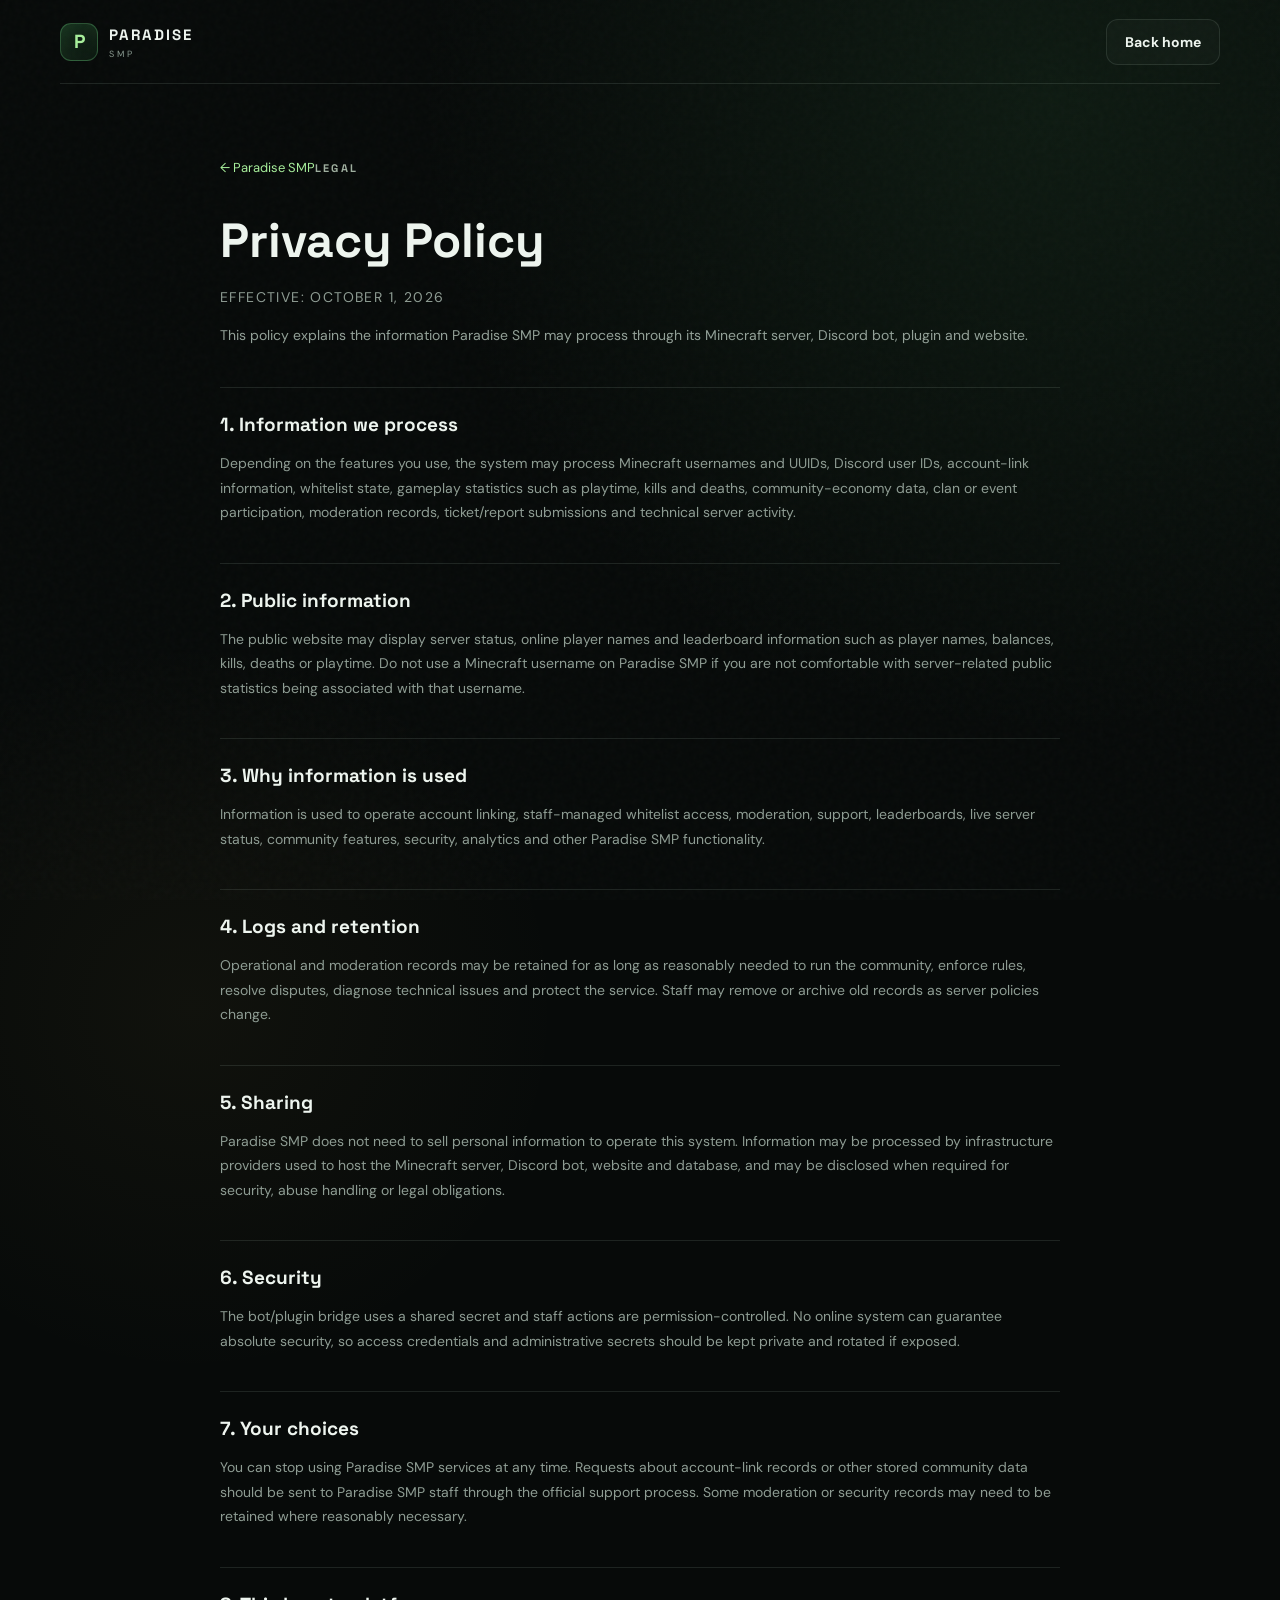
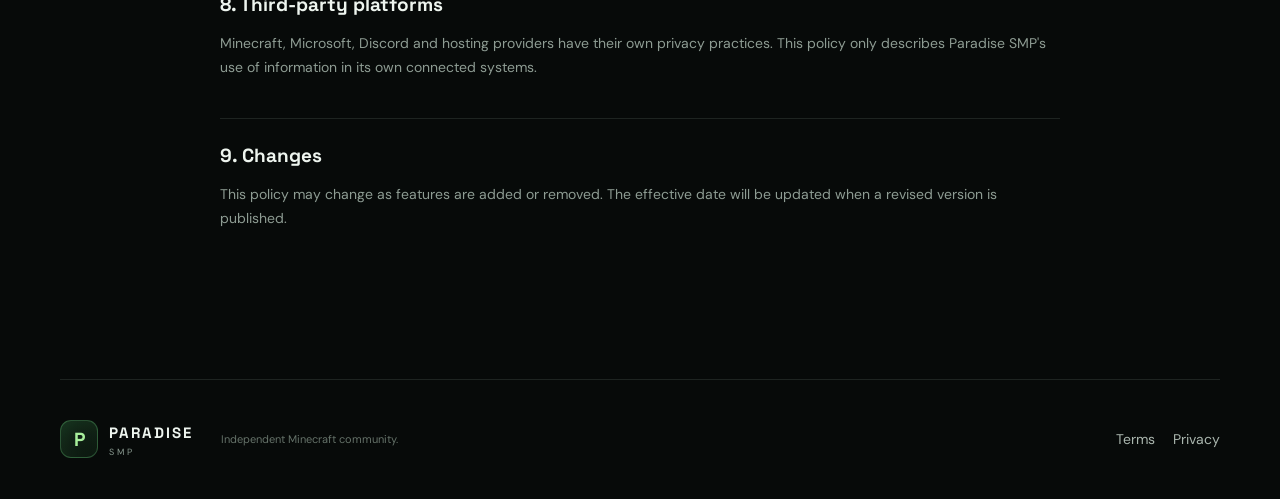
==== privacy.html @ 5dfa7000 "Add files via upload" ====
<!doctype html><html lang="en"><head><meta charset="utf-8"><meta name="viewport" content="width=device-width,initial-scale=1"><meta name="theme-color" content="#070b0a"><title>Privacy — Paradise SMP</title><link rel="preconnect" href="https://fonts.googleapis.com"><link rel="preconnect" href="https://fonts.gstatic.com" crossorigin><link href="https://fonts.googleapis.com/css2?family=DM+Sans:wght@400;500;600;700&family=Space+Grotesk:wght@500;600;700&display=swap" rel="stylesheet"><link rel="stylesheet" href="styles.css"></head><body><div class="grain"></div><header class="site-header"><a class="brand" href="index.html"><span class="brand-mark">P</span><span><strong>PARADISE</strong><small>SMP</small></span></a><a class="btn btn-ghost" href="index.html">Back home</a></header><main class="shell legal-page"><article class="legal-card"><a class="legal-back" href="index.html">← Paradise SMP</a><span class="kicker">LEGAL</span><h1>Privacy Policy</h1><p class="legal-date">Effective: October 1, 2026</p><p class="lead">This policy explains the information Paradise SMP may process through its Minecraft server, Discord bot, plugin and website.</p><section><h2>1. Information we process</h2><p>Depending on the features you use, the system may process Minecraft usernames and UUIDs, Discord user IDs, account-link information, whitelist state, gameplay statistics such as playtime, kills and deaths, community-economy data, clan or event participation, moderation records, ticket/report submissions and technical server activity.</p></section><section><h2>2. Public information</h2><p>The public website may display server status, online player names and leaderboard information such as player names, balances, kills, deaths or playtime. Do not use a Minecraft username on Paradise SMP if you are not comfortable with server-related public statistics being associated with that username.</p></section><section><h2>3. Why information is used</h2><p>Information is used to operate account linking, staff-managed whitelist access, moderation, support, leaderboards, live server status, community features, security, analytics and other Paradise SMP functionality.</p></section><section><h2>4. Logs and retention</h2><p>Operational and moderation records may be retained for as long as reasonably needed to run the community, enforce rules, resolve disputes, diagnose technical issues and protect the service. Staff may remove or archive old records as server policies change.</p></section><section><h2>5. Sharing</h2><p>Paradise SMP does not need to sell personal information to operate this system. Information may be processed by infrastructure providers used to host the Minecraft server, Discord bot, website and database, and may be disclosed when required for security, abuse handling or legal obligations.</p></section><section><h2>6. Security</h2><p>The bot/plugin bridge uses a shared secret and staff actions are permission-controlled. No online system can guarantee absolute security, so access credentials and administrative secrets should be kept private and rotated if exposed.</p></section><section><h2>7. Your choices</h2><p>You can stop using Paradise SMP services at any time. Requests about account-link records or other stored community data should be sent to Paradise SMP staff through the official support process. Some moderation or security records may need to be retained where reasonably necessary.</p></section><section><h2>8. Third-party platforms</h2><p>Minecraft, Microsoft, Discord and hosting providers have their own privacy practices. This policy only describes Paradise SMP's use of information in its own connected systems.</p></section><section><h2>9. Changes</h2><p>This policy may change as features are added or removed. The effective date will be updated when a revised version is published.</p></section></article></main><footer class="footer shell"><div class="brand footer-brand"><span class="brand-mark">P</span><span><strong>PARADISE</strong><small>SMP</small></span></div><p>Independent Minecraft community.</p><div class="footer-links"><a href="terms.html">Terms</a><a href="privacy.html">Privacy</a></div></footer></body></html>
---- styles.css ----
:root{--bg:#070a09;--panel:#0d1210;--panel2:#111813;--line:rgba(219,244,226,.11);--text:#eef5ef;--muted:#8b9b91;--green:#5ee07d;--green2:#a7ef9b;--gold:#e6c572;--danger:#ff736e;--radius:18px;--shadow:0 24px 70px rgba(0,0,0,.35)}*{box-sizing:border-box}html{scroll-behavior:smooth}body{margin:0;background:radial-gradient(circle at 82% 5%,rgba(65,145,82,.12),transparent 28%),radial-gradient(circle at 15% 48%,rgba(198,168,84,.05),transparent 24%),var(--bg);color:var(--text);font-family:"DM Sans",system-ui,sans-serif;min-height:100vh}.grain{position:fixed;inset:0;pointer-events:none;opacity:.035;background-image:url("data:image/svg+xml,%3Csvg viewBox='0 0 180 180' xmlns='http://www.w3.org/2000/svg'%3E%3Cfilter id='n'%3E%3CfeTurbulence type='fractalNoise' baseFrequency='.9' numOctaves='3' stitchTiles='stitch'/%3E%3C/filter%3E%3Crect width='100%25' height='100%25' filter='url(%23n)' opacity='.7'/%3E%3C/svg%3E");z-index:100}.shell{width:min(1160px,calc(100% - 40px));margin-inline:auto}.site-header{width:min(1160px,calc(100% - 40px));height:84px;margin:auto;display:flex;align-items:center;justify-content:space-between;gap:28px;border-bottom:1px solid var(--line);position:relative;z-index:10}.brand{display:flex;align-items:center;gap:11px;text-decoration:none;color:var(--text);min-width:max-content}.brand-mark{width:38px;height:38px;border:1px solid rgba(121,235,143,.28);background:linear-gradient(145deg,rgba(94,224,125,.17),rgba(94,224,125,.03));display:grid;place-items:center;border-radius:11px;color:var(--green2);font:700 19px "Space Grotesk";box-shadow:inset 0 0 20px rgba(94,224,125,.06)}.brand>span:last-child{display:grid;line-height:.9}.brand strong{font:700 15px "Space Grotesk";letter-spacing:.13em}.brand small{font-size:9px;color:var(--muted);letter-spacing:.36em;margin-top:6px}.nav{display:flex;gap:28px}.nav a,.footer a,.footer button{color:#aab6ae;text-decoration:none;font-size:14px;transition:.2s}.nav a:hover,.footer a:hover,.footer button:hover{color:var(--text)}.ip-chip{appearance:none;border:1px solid var(--line);background:rgba(255,255,255,.025);color:var(--text);border-radius:12px;padding:10px 12px;display:flex;align-items:center;gap:9px;cursor:pointer;font:600 12px "DM Sans"}.copy-label{color:var(--muted);font-weight:500;border-left:1px solid var(--line);padding-left:9px}.status-dot{width:8px;height:8px;border-radius:99px;background:#5a625d;box-shadow:0 0 0 4px rgba(255,255,255,.025)}.status-dot.online,[data-hero-status-dot].online{background:var(--green);box-shadow:0 0 14px rgba(94,224,125,.62)}.hero{min-height:650px;display:grid;grid-template-columns:1.02fr .98fr;align-items:center;gap:72px;padding-block:78px 54px}.eyebrow,.kicker{font:700 11px "Space Grotesk";letter-spacing:.2em;color:#9faf9f;text-transform:uppercase}.eyebrow{display:flex;align-items:center;gap:10px}.eyebrow span{width:28px;height:1px;background:var(--gold)}h1,h2,h3{font-family:"Space Grotesk",sans-serif;margin:0}.hero h1{font-size:clamp(52px,6.3vw,86px);line-height:.97;letter-spacing:-.055em;max-width:720px;margin:20px 0 24px}.hero h1 em{font-style:normal;color:var(--green2)}.hero-copy>p{color:#a0aca4;font-size:17px;line-height:1.72;max-width:620px;margin:0}.hero-actions{display:flex;gap:12px;margin-top:32px}.btn{border:1px solid var(--line);border-radius:12px;padding:13px 18px;font:700 14px "DM Sans";text-decoration:none;cursor:pointer;transition:transform .22s,border-color .22s,background .22s;color:var(--text)}.btn:hover{transform:translateY(-2px)}.btn-primary{background:var(--green);color:#071008;border-color:transparent}.btn-primary:hover{background:#73e98e}.btn-ghost{background:rgba(255,255,255,.025)}.hero-meta{display:flex;gap:32px;margin-top:48px;padding-top:22px;border-top:1px solid var(--line)}.hero-meta>div{display:grid;gap:5px}.meta-label{font-size:11px;color:#718078;text-transform:uppercase;letter-spacing:.12em}.hero-meta strong{font-size:13px}.hero-card-wrap{display:flex;justify-content:flex-end}.island-card{width:min(460px,100%);aspect-ratio:.93;position:relative;overflow:hidden;border-radius:26px;border:1px solid rgba(143,180,150,.15);background:linear-gradient(180deg,#101b15 0%,#0a100d 63%,#070908 100%);box-shadow:var(--shadow),inset 0 0 80px rgba(80,187,101,.035)}.island-card:after{content:"";position:absolute;inset:0;background:linear-gradient(180deg,transparent 50%,rgba(5,8,6,.7));pointer-events:none}.moon{position:absolute;width:180px;height:180px;border-radius:50%;background:radial-gradient(circle at 36% 32%,#bdf7b4,#6ea879 45%,rgba(75,112,81,.05) 70%);right:34px;top:36px;opacity:.62;box-shadow:0 0 80px rgba(99,200,116,.15)}.mountain{position:absolute;background:#14271a;transform:rotate(45deg);border-radius:5px}.m1{width:300px;height:300px;left:-60px;bottom:45px}.m2{width:230px;height:230px;right:-48px;bottom:25px;background:#0e1b13}.ground{position:absolute;width:540px;height:155px;background:linear-gradient(#1c3b23,#101c14);bottom:-75px;left:-30px;transform:rotate(-4deg);box-shadow:0 -10px 60px rgba(77,180,93,.08)}.block-tree{position:absolute;bottom:108px;z-index:2}.block-tree i{display:block;width:16px;height:90px;background:#4c3525;margin:auto}.block-tree b{display:block;width:88px;height:88px;background:#264b2d;position:absolute;bottom:63px;left:50%;transform:translateX(-50%);box-shadow:25px 18px 0 #1b3a23,-26px 16px 0 #2d5734}.tree-a{left:103px}.tree-b{right:83px;transform:scale(.72);bottom:95px}.floating-badge{position:absolute;z-index:4;top:22px;left:22px;border:1px solid rgba(255,255,255,.1);background:rgba(8,13,10,.72);backdrop-filter:blur(12px);border-radius:13px;padding:11px 13px;display:grid;grid-template-columns:10px auto;column-gap:9px;align-items:center}.floating-badge>span{width:8px;height:8px;border-radius:50%;background:#68716b;grid-row:1/3}.floating-badge b{font-size:12px}.floating-badge small{color:var(--muted);font-size:10px}.island-title{position:absolute;z-index:4;left:25px;bottom:22px;display:grid}.island-title span{font:700 clamp(28px,4vw,48px) "Space Grotesk";letter-spacing:.07em}.island-title b{font:600 12px "Space Grotesk";letter-spacing:.5em;color:var(--gold);margin-left:3px}.panel{background:linear-gradient(150deg,rgba(18,27,21,.94),rgba(10,14,12,.96));border:1px solid var(--line);border-radius:var(--radius);box-shadow:0 20px 50px rgba(0,0,0,.15)}.live-grid{display:grid;grid-template-columns:1.2fr .8fr;gap:18px}.status-panel,.online-panel,.activity-panel{padding:26px}.panel-head,.section-heading{display:flex;align-items:flex-start;justify-content:space-between;gap:24px}.panel-head h2{font-size:24px;margin-top:6px}.pill{font-size:11px;font-weight:700;text-transform:uppercase;letter-spacing:.08em;padding:7px 9px;border:1px solid var(--line);border-radius:99px;color:var(--muted)}.pill.online{color:#9df0ac;border-color:rgba(94,224,125,.22);background:rgba(94,224,125,.06)}.pill.offline{color:#ff9995;border-color:rgba(255,115,110,.2);background:rgba(255,115,110,.05)}.status-main{margin-top:38px}.big-number{display:flex;align-items:end;gap:9px}.big-number strong{font:700 54px "Space Grotesk";letter-spacing:-.05em}.big-number span{color:var(--muted);padding-bottom:9px}.capacity{height:6px;background:#1a211d;border-radius:10px;overflow:hidden;margin:15px 0 29px}.capacity-fill{height:100%;width:0;background:linear-gradient(90deg,var(--green),var(--green2));transition:width .5s ease}.status-stats{display:grid;grid-template-columns:repeat(4,1fr);gap:12px}.status-stats div{border-top:1px solid var(--line);padding-top:14px;display:grid;gap:5px}.status-stats span{font-size:11px;color:#718078;text-transform:uppercase;letter-spacing:.1em}.status-stats strong{font-size:13px;white-space:nowrap;overflow:hidden;text-overflow:ellipsis}.muted{color:var(--muted);font-size:12px}.online-list{display:flex;flex-wrap:wrap;gap:9px;margin-top:30px;align-content:flex-start}.player-chip{display:flex;align-items:center;gap:8px;padding:9px 11px;background:rgba(255,255,255,.025);border:1px solid var(--line);border-radius:10px;font-size:12px}.player-face{width:25px;height:25px;border-radius:7px;display:grid;place-items:center;background:linear-gradient(145deg,#315239,#1d3022);color:#c7f5cf;font:700 10px "Space Grotesk"}.empty-state,.board-loading{color:#67746c;font-size:13px;padding:18px 0}.section-space{padding-top:110px}.section-heading{margin-bottom:26px}.section-heading h2{font-size:34px;margin-top:8px;letter-spacing:-.03em}.section-heading p{color:var(--muted);font-size:14px;max-width:390px;line-height:1.6;margin:0}.leaderboard-wrap{overflow:hidden}.tabs{display:flex;gap:2px;padding:8px;border-bottom:1px solid var(--line);overflow:auto}.tab{appearance:none;border:0;background:transparent;color:#77847c;padding:10px 14px;border-radius:9px;font:600 12px "DM Sans";cursor:pointer;white-space:nowrap}.tab.active{background:#172019;color:var(--text)}.board-head,.board-row{display:grid;grid-template-columns:58px 1fr 160px;align-items:center}.board-head{padding:13px 22px;color:#65726a;text-transform:uppercase;letter-spacing:.12em;font-size:10px;border-bottom:1px solid var(--line)}.board-row{padding:14px 22px;border-bottom:1px solid rgba(255,255,255,.045);transition:background .18s}.board-row:last-child{border-bottom:0}.board-row:hover{background:rgba(255,255,255,.02)}.rank{font:600 13px "Space Grotesk";color:#728078}.rank.top{color:var(--gold)}.board-player{display:flex;align-items:center;gap:12px;font-weight:600;font-size:13px}.board-value{text-align:right;font:700 13px "Space Grotesk"}.players-grid{display:grid;grid-template-columns:repeat(4,1fr);gap:12px}.player-card{padding:18px;border:1px solid var(--line);border-radius:15px;background:rgba(255,255,255,.018);display:grid;gap:15px;transition:transform .22s,border-color .22s}.player-card:hover{transform:translateY(-3px);border-color:rgba(121,235,143,.18)}.player-card-top{display:flex;align-items:center;justify-content:space-between;gap:10px}.player-id{display:flex;align-items:center;gap:10px;min-width:0}.player-id .player-face{width:34px;height:34px}.player-id b{font:700 13px "Space Grotesk";white-space:nowrap;overflow:hidden;text-overflow:ellipsis}.online-badge{width:8px;height:8px;border-radius:50%;background:#555f59}.online-badge.on{background:var(--green);box-shadow:0 0 12px rgba(94,224,125,.5)}.player-mini-stats{display:grid;grid-template-columns:repeat(3,1fr);gap:6px}.player-mini-stats div{display:grid;gap:3px;padding-top:10px;border-top:1px solid var(--line)}.player-mini-stats span{font-size:9px;color:#68756d;text-transform:uppercase;letter-spacing:.08em}.player-mini-stats strong{font-size:11px}.player-last{font-size:10px;color:#667269}
.feature-grid{display:grid;grid-template-columns:repeat(3,1fr);gap:14px}.feature-card{padding:25px;border:1px solid var(--line);border-radius:16px;background:rgba(255,255,255,.018);min-height:210px;transition:transform .24s,border-color .24s}.feature-card:hover{transform:translateY(-4px);border-color:rgba(121,235,143,.2)}.feature-icon{display:grid;place-items:center;width:34px;height:34px;border-radius:9px;background:rgba(94,224,125,.08);border:1px solid rgba(94,224,125,.12);font:700 10px "Space Grotesk";color:var(--green2)}.feature-card h3{font-size:18px;margin:26px 0 9px}.feature-card p{color:#839188;line-height:1.65;font-size:13px;margin:0}.activity-grid{display:grid;grid-template-columns:1fr .82fr;gap:18px;padding-bottom:100px}.activity-list{display:grid;margin-top:22px}.activity-item{display:grid;grid-template-columns:34px 1fr auto;gap:12px;align-items:center;padding:12px 0;border-bottom:1px solid rgba(255,255,255,.045)}.activity-item:last-child{border-bottom:0}.activity-icon{width:30px;height:30px;border-radius:9px;display:grid;place-items:center;background:#151e18;font-size:12px}.activity-text{font-size:12px}.activity-text b{font-weight:700}.activity-time{font-size:10px;color:#637168}.join-card{border-radius:var(--radius);padding:36px;background:linear-gradient(145deg,#18351f,#0c1510 65%);border:1px solid rgba(120,220,137,.15);position:relative;overflow:hidden}.join-card:after{content:"P";position:absolute;right:-9px;bottom:-62px;font:700 220px "Space Grotesk";color:rgba(255,255,255,.025);pointer-events:none}.join-card h2{font-size:38px;margin:10px 0 12px}.join-card>p{color:#9eafa3;line-height:1.6;font-size:14px;max-width:420px}.join-ip{display:flex;justify-content:space-between;align-items:center;margin-top:30px;border:1px solid rgba(255,255,255,.12);background:rgba(0,0,0,.2);border-radius:12px;padding:6px 6px 6px 15px;position:relative;z-index:2}.join-ip span{font:700 13px "Space Grotesk"}.join-ip button{appearance:none;border:0;background:var(--green);color:#071008;border-radius:8px;padding:9px 13px;font-weight:800;cursor:pointer}.join-notes{display:flex;flex-wrap:wrap;gap:8px 14px;margin-top:20px;color:#8fa298;font-size:11px;position:relative;z-index:2}.footer{border-top:1px solid var(--line);min-height:120px;display:grid;grid-template-columns:auto 1fr auto;align-items:center;gap:28px}.footer p{color:#657269;font-size:11px;max-width:540px;line-height:1.6}.footer-links{display:flex;gap:18px;align-items:center}.footer button{background:none;border:0;cursor:pointer;padding:0}.toast{position:fixed;left:50%;bottom:25px;transform:translate(-50%,20px);opacity:0;pointer-events:none;background:#e9f7ec;color:#102014;padding:10px 14px;border-radius:10px;font-size:12px;font-weight:700;z-index:200;transition:.25s}.toast.show{opacity:1;transform:translate(-50%,0)}.legal-page{padding:72px 0 110px}.legal-card{max-width:840px;margin:auto}.legal-card h1{font-size:48px;margin:14px 0 12px}.legal-card>.lead{color:#93a198;line-height:1.7;margin-bottom:40px}.legal-card section{padding:24px 0;border-top:1px solid var(--line)}.legal-card h2{font-size:19px;margin-bottom:10px}.legal-card p,.legal-card li{color:#8e9c93;font-size:14px;line-height:1.75}.legal-card ul{padding-left:20px}.legal-back{display:inline-flex;color:var(--green2);text-decoration:none;font-size:13px;margin-bottom:20px}.legal-date{font-size:11px;color:#657269;text-transform:uppercase;letter-spacing:.1em}
@media(max-width:900px){.nav{display:none}.players-grid{grid-template-columns:repeat(2,1fr)}.hero{grid-template-columns:1fr;padding-top:60px}.hero-card-wrap{justify-content:flex-start}.island-card{max-width:540px}.live-grid,.activity-grid{grid-template-columns:1fr}.feature-grid{grid-template-columns:repeat(2,1fr)}.footer{grid-template-columns:1fr;padding:28px 0}.footer p{margin:0}.hero-meta{flex-wrap:wrap}.status-stats{grid-template-columns:repeat(2,1fr)}}
@media(max-width:600px){.players-grid{grid-template-columns:1fr}.shell,.site-header{width:min(100% - 24px,1160px)}.site-header{height:72px}.ip-chip .copy-label{display:none}.hero{padding-top:48px;gap:42px}.hero h1{font-size:48px}.hero-actions{flex-direction:column;align-items:stretch}.btn{text-align:center}.hero-meta{gap:20px}.island-card{border-radius:18px}.live-grid{gap:12px}.status-panel,.online-panel,.activity-panel{padding:20px}.status-stats{grid-template-columns:1fr 1fr}.section-space{padding-top:78px}.section-heading{display:block}.section-heading p{margin-top:10px}.section-heading h2{font-size:29px}.feature-grid{grid-template-columns:1fr}.feature-card{min-height:0}.board-head,.board-row{grid-template-columns:40px 1fr 105px;padding-left:14px;padding-right:14px}.join-card{padding:27px}.footer-links{flex-wrap:wrap}.legal-card h1{font-size:38px}}
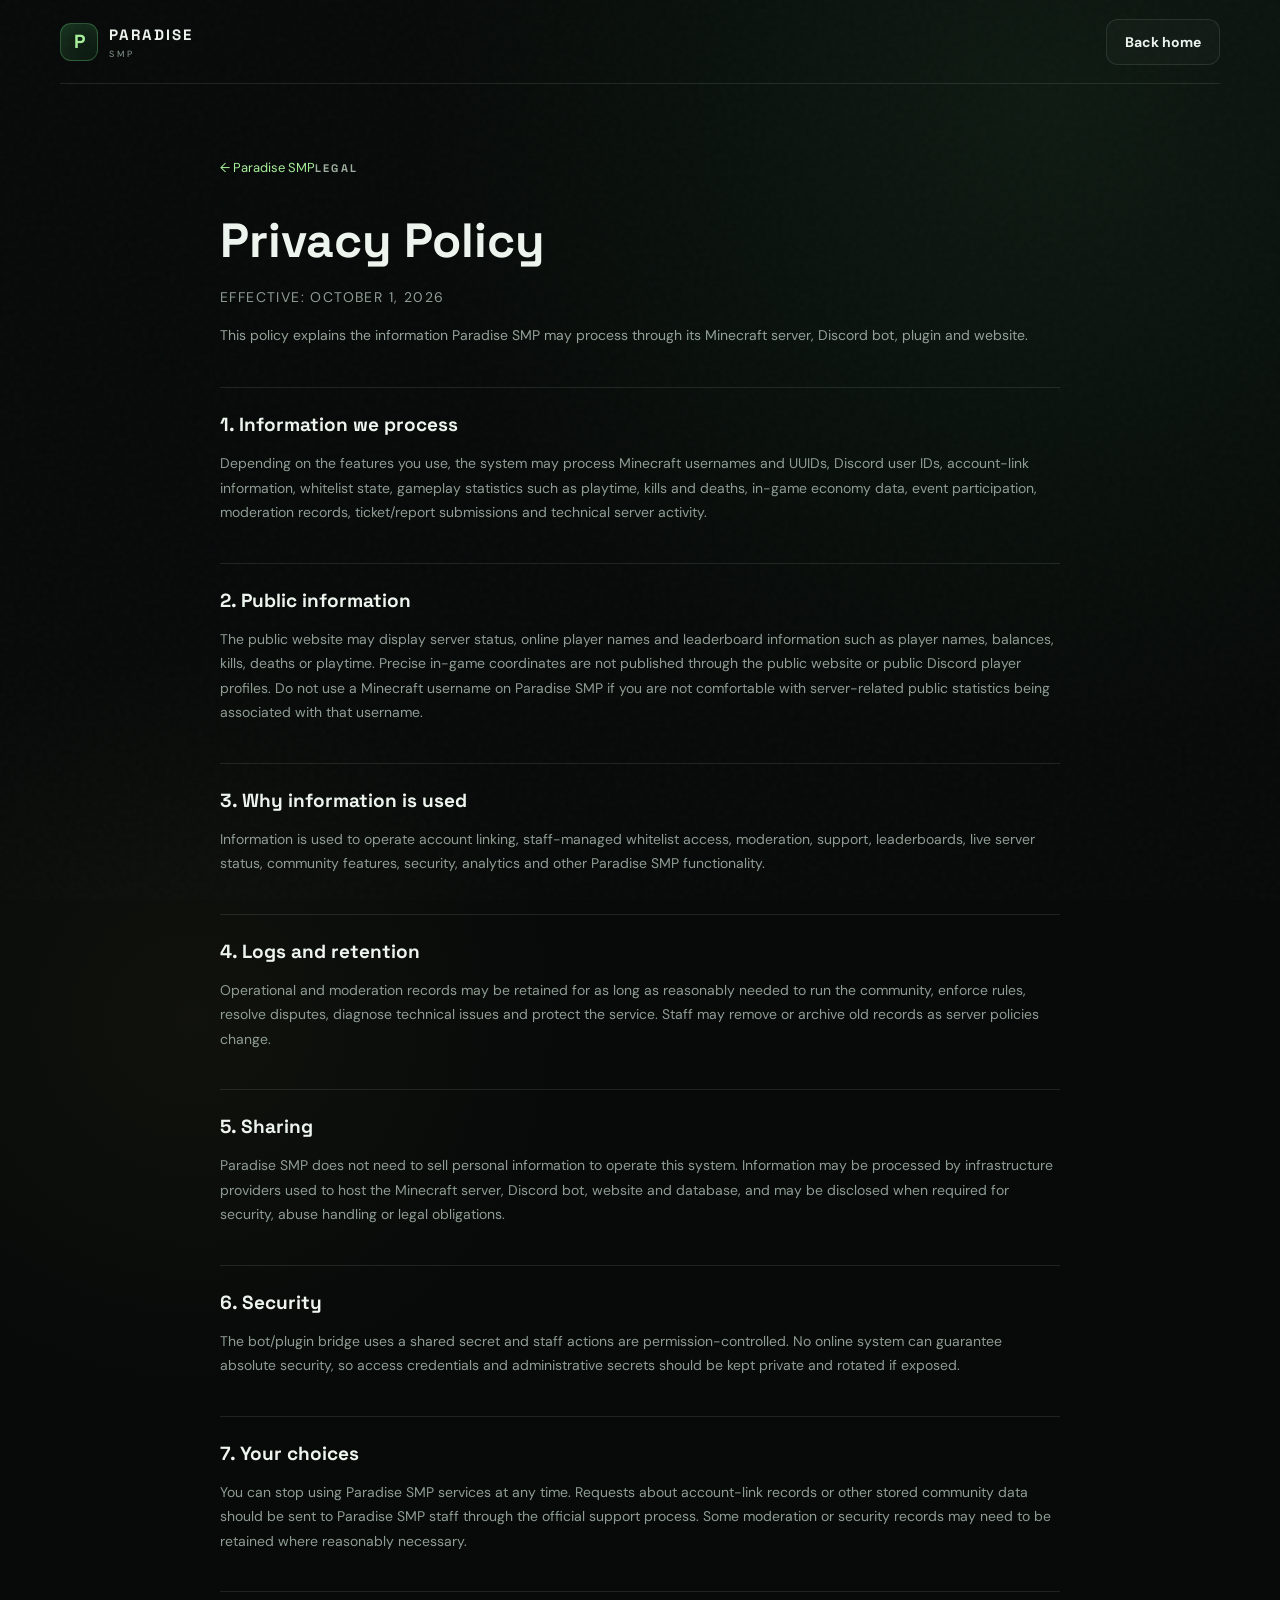
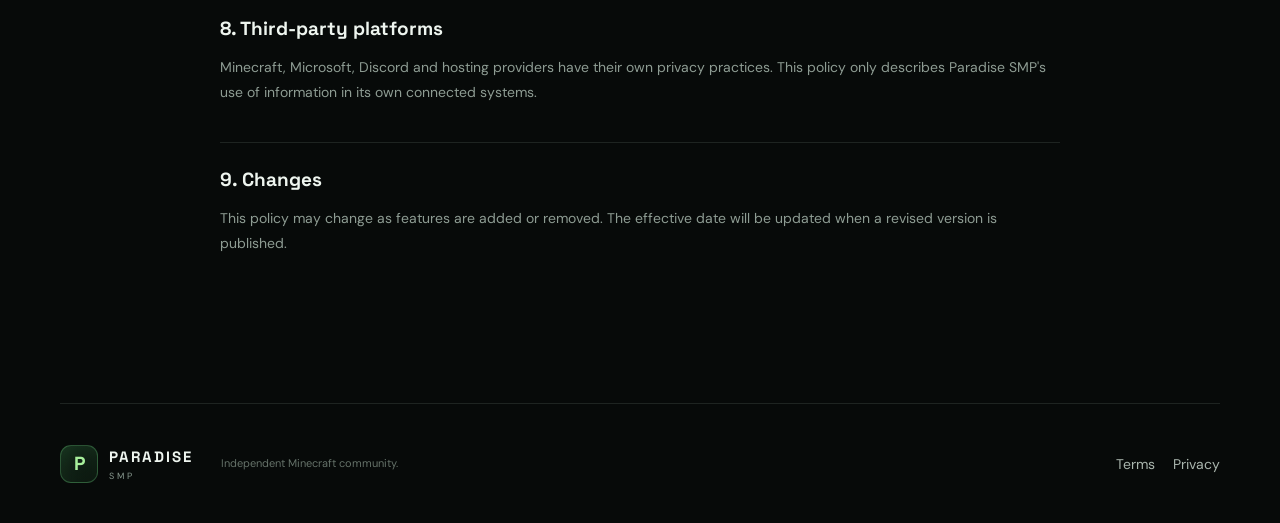
==== commit dd010066: "Add files via upload" ====
--- a/privacy.html
+++ b/privacy.html
@@ -1 +1 @@
-<!doctype html><html lang="en"><head><meta charset="utf-8"><meta name="viewport" content="width=device-width,initial-scale=1"><meta name="theme-color" content="#070b0a"><title>Privacy — Paradise SMP</title><link rel="preconnect" href="https://fonts.googleapis.com"><link rel="preconnect" href="https://fonts.gstatic.com" crossorigin><link href="https://fonts.googleapis.com/css2?family=DM+Sans:wght@400;500;600;700&family=Space+Grotesk:wght@500;600;700&display=swap" rel="stylesheet"><link rel="stylesheet" href="styles.css"></head><body><div class="grain"></div><header class="site-header"><a class="brand" href="index.html"><span class="brand-mark">P</span><span><strong>PARADISE</strong><small>SMP</small></span></a><a class="btn btn-ghost" href="index.html">Back home</a></header><main class="shell legal-page"><article class="legal-card"><a class="legal-back" href="index.html">← Paradise SMP</a><span class="kicker">LEGAL</span><h1>Privacy Policy</h1><p class="legal-date">Effective: October 1, 2026</p><p class="lead">This policy explains the information Paradise SMP may process through its Minecraft server, Discord bot, plugin and website.</p><section><h2>1. Information we process</h2><p>Depending on the features you use, the system may process Minecraft usernames and UUIDs, Discord user IDs, account-link information, whitelist state, gameplay statistics such as playtime, kills and deaths, community-economy data, clan or event participation, moderation records, ticket/report submissions and technical server activity.</p></section><section><h2>2. Public information</h2><p>The public website may display server status, online player names and leaderboard information such as player names, balances, kills, deaths or playtime. Do not use a Minecraft username on Paradise SMP if you are not comfortable with server-related public statistics being associated with that username.</p></section><section><h2>3. Why information is used</h2><p>Information is used to operate account linking, staff-managed whitelist access, moderation, support, leaderboards, live server status, community features, security, analytics and other Paradise SMP functionality.</p></section><section><h2>4. Logs and retention</h2><p>Operational and moderation records may be retained for as long as reasonably needed to run the community, enforce rules, resolve disputes, diagnose technical issues and protect the service. Staff may remove or archive old records as server policies change.</p></section><section><h2>5. Sharing</h2><p>Paradise SMP does not need to sell personal information to operate this system. Information may be processed by infrastructure providers used to host the Minecraft server, Discord bot, website and database, and may be disclosed when required for security, abuse handling or legal obligations.</p></section><section><h2>6. Security</h2><p>The bot/plugin bridge uses a shared secret and staff actions are permission-controlled. No online system can guarantee absolute security, so access credentials and administrative secrets should be kept private and rotated if exposed.</p></section><section><h2>7. Your choices</h2><p>You can stop using Paradise SMP services at any time. Requests about account-link records or other stored community data should be sent to Paradise SMP staff through the official support process. Some moderation or security records may need to be retained where reasonably necessary.</p></section><section><h2>8. Third-party platforms</h2><p>Minecraft, Microsoft, Discord and hosting providers have their own privacy practices. This policy only describes Paradise SMP's use of information in its own connected systems.</p></section><section><h2>9. Changes</h2><p>This policy may change as features are added or removed. The effective date will be updated when a revised version is published.</p></section></article></main><footer class="footer shell"><div class="brand footer-brand"><span class="brand-mark">P</span><span><strong>PARADISE</strong><small>SMP</small></span></div><p>Independent Minecraft community.</p><div class="footer-links"><a href="terms.html">Terms</a><a href="privacy.html">Privacy</a></div></footer></body></html>
+<!doctype html><html lang="en"><head><meta charset="utf-8"><meta name="viewport" content="width=device-width,initial-scale=1"><meta name="theme-color" content="#070b0a"><title>Privacy — Paradise SMP</title><link rel="preconnect" href="https://fonts.googleapis.com"><link rel="preconnect" href="https://fonts.gstatic.com" crossorigin><link href="https://fonts.googleapis.com/css2?family=DM+Sans:wght@400;500;600;700&family=Space+Grotesk:wght@500;600;700&display=swap" rel="stylesheet"><link rel="stylesheet" href="styles.css"></head><body><div class="grain"></div><header class="site-header"><a class="brand" href="index.html"><span class="brand-mark">P</span><span><strong>PARADISE</strong><small>SMP</small></span></a><a class="btn btn-ghost" href="index.html">Back home</a></header><main class="shell legal-page"><article class="legal-card"><a class="legal-back" href="index.html">← Paradise SMP</a><span class="kicker">LEGAL</span><h1>Privacy Policy</h1><p class="legal-date">Effective: October 1, 2026</p><p class="lead">This policy explains the information Paradise SMP may process through its Minecraft server, Discord bot, plugin and website.</p><section><h2>1. Information we process</h2><p>Depending on the features you use, the system may process Minecraft usernames and UUIDs, Discord user IDs, account-link information, whitelist state, gameplay statistics such as playtime, kills and deaths, in-game economy data, event participation, moderation records, ticket/report submissions and technical server activity.</p></section><section><h2>2. Public information</h2><p>The public website may display server status, online player names and leaderboard information such as player names, balances, kills, deaths or playtime. Precise in-game coordinates are not published through the public website or public Discord player profiles. Do not use a Minecraft username on Paradise SMP if you are not comfortable with server-related public statistics being associated with that username.</p></section><section><h2>3. Why information is used</h2><p>Information is used to operate account linking, staff-managed whitelist access, moderation, support, leaderboards, live server status, community features, security, analytics and other Paradise SMP functionality.</p></section><section><h2>4. Logs and retention</h2><p>Operational and moderation records may be retained for as long as reasonably needed to run the community, enforce rules, resolve disputes, diagnose technical issues and protect the service. Staff may remove or archive old records as server policies change.</p></section><section><h2>5. Sharing</h2><p>Paradise SMP does not need to sell personal information to operate this system. Information may be processed by infrastructure providers used to host the Minecraft server, Discord bot, website and database, and may be disclosed when required for security, abuse handling or legal obligations.</p></section><section><h2>6. Security</h2><p>The bot/plugin bridge uses a shared secret and staff actions are permission-controlled. No online system can guarantee absolute security, so access credentials and administrative secrets should be kept private and rotated if exposed.</p></section><section><h2>7. Your choices</h2><p>You can stop using Paradise SMP services at any time. Requests about account-link records or other stored community data should be sent to Paradise SMP staff through the official support process. Some moderation or security records may need to be retained where reasonably necessary.</p></section><section><h2>8. Third-party platforms</h2><p>Minecraft, Microsoft, Discord and hosting providers have their own privacy practices. This policy only describes Paradise SMP's use of information in its own connected systems.</p></section><section><h2>9. Changes</h2><p>This policy may change as features are added or removed. The effective date will be updated when a revised version is published.</p></section></article></main><footer class="footer shell"><div class="brand footer-brand"><span class="brand-mark">P</span><span><strong>PARADISE</strong><small>SMP</small></span></div><p>Independent Minecraft community.</p><div class="footer-links"><a href="terms.html">Terms</a><a href="privacy.html">Privacy</a></div></footer></body></html>
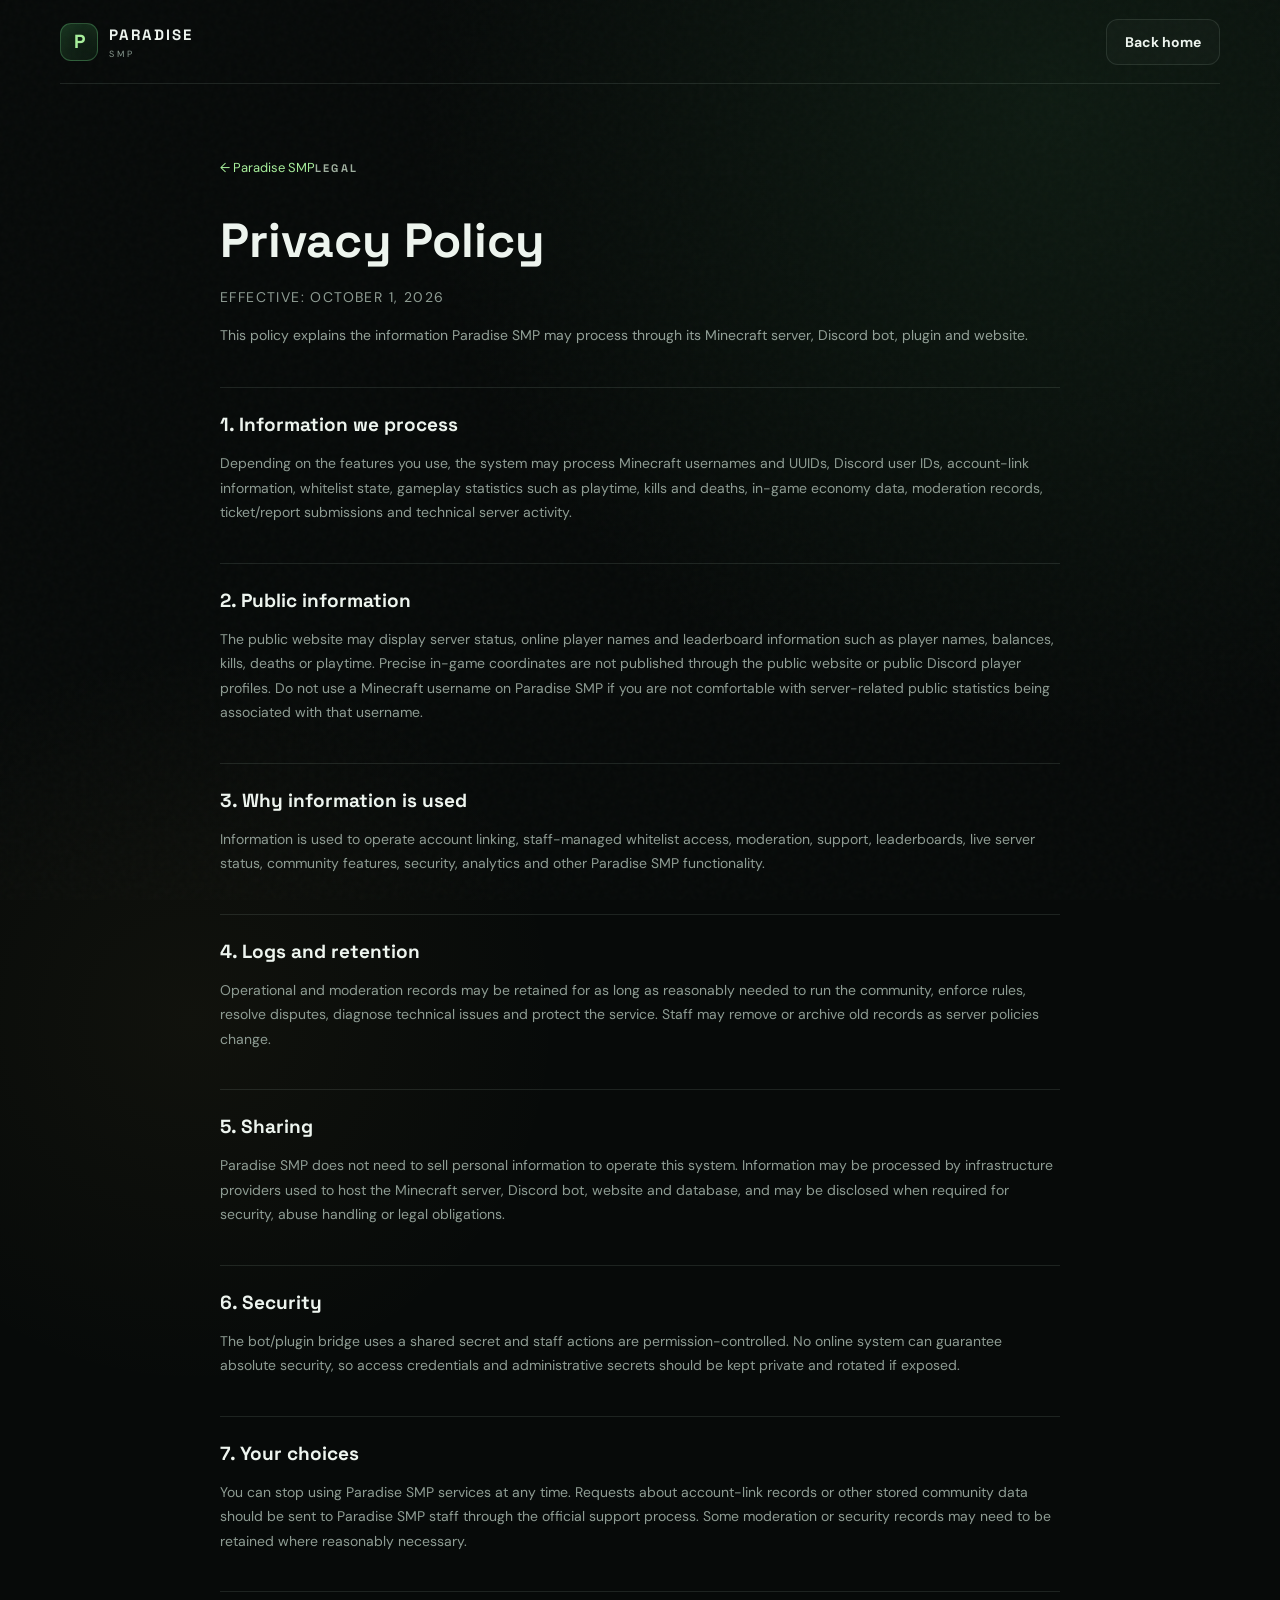
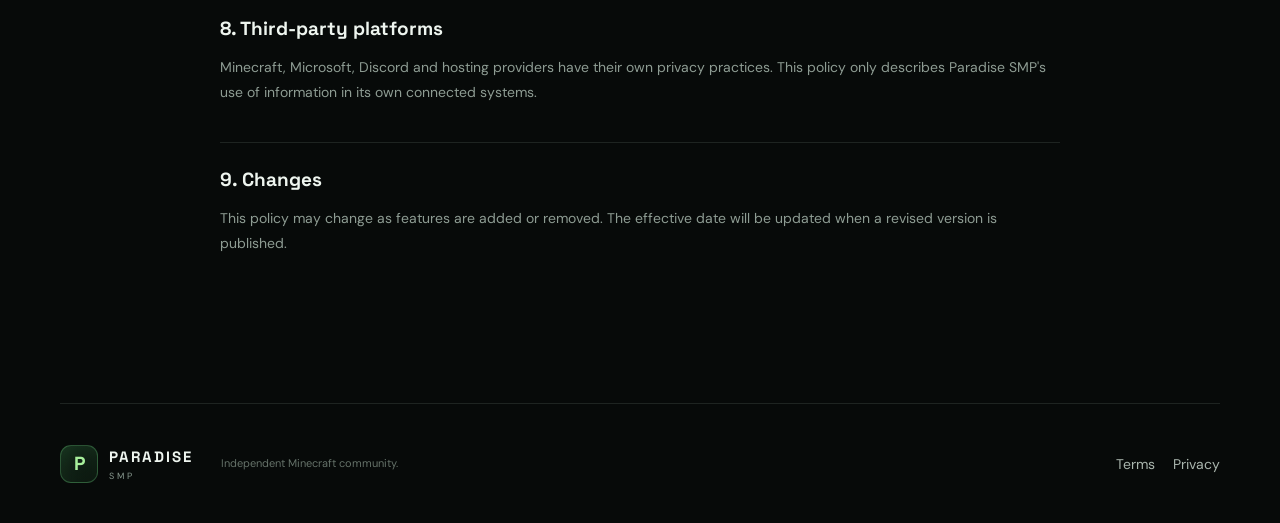
==== commit 74fc70db: "Add files via upload" ====
--- a/privacy.html
+++ b/privacy.html
@@ -1 +1 @@
-<!doctype html><html lang="en"><head><meta charset="utf-8"><meta name="viewport" content="width=device-width,initial-scale=1"><meta name="theme-color" content="#070b0a"><title>Privacy — Paradise SMP</title><link rel="preconnect" href="https://fonts.googleapis.com"><link rel="preconnect" href="https://fonts.gstatic.com" crossorigin><link href="https://fonts.googleapis.com/css2?family=DM+Sans:wght@400;500;600;700&family=Space+Grotesk:wght@500;600;700&display=swap" rel="stylesheet"><link rel="stylesheet" href="styles.css"></head><body><div class="grain"></div><header class="site-header"><a class="brand" href="index.html"><span class="brand-mark">P</span><span><strong>PARADISE</strong><small>SMP</small></span></a><a class="btn btn-ghost" href="index.html">Back home</a></header><main class="shell legal-page"><article class="legal-card"><a class="legal-back" href="index.html">← Paradise SMP</a><span class="kicker">LEGAL</span><h1>Privacy Policy</h1><p class="legal-date">Effective: October 1, 2026</p><p class="lead">This policy explains the information Paradise SMP may process through its Minecraft server, Discord bot, plugin and website.</p><section><h2>1. Information we process</h2><p>Depending on the features you use, the system may process Minecraft usernames and UUIDs, Discord user IDs, account-link information, whitelist state, gameplay statistics such as playtime, kills and deaths, in-game economy data, event participation, moderation records, ticket/report submissions and technical server activity.</p></section><section><h2>2. Public information</h2><p>The public website may display server status, online player names and leaderboard information such as player names, balances, kills, deaths or playtime. Precise in-game coordinates are not published through the public website or public Discord player profiles. Do not use a Minecraft username on Paradise SMP if you are not comfortable with server-related public statistics being associated with that username.</p></section><section><h2>3. Why information is used</h2><p>Information is used to operate account linking, staff-managed whitelist access, moderation, support, leaderboards, live server status, community features, security, analytics and other Paradise SMP functionality.</p></section><section><h2>4. Logs and retention</h2><p>Operational and moderation records may be retained for as long as reasonably needed to run the community, enforce rules, resolve disputes, diagnose technical issues and protect the service. Staff may remove or archive old records as server policies change.</p></section><section><h2>5. Sharing</h2><p>Paradise SMP does not need to sell personal information to operate this system. Information may be processed by infrastructure providers used to host the Minecraft server, Discord bot, website and database, and may be disclosed when required for security, abuse handling or legal obligations.</p></section><section><h2>6. Security</h2><p>The bot/plugin bridge uses a shared secret and staff actions are permission-controlled. No online system can guarantee absolute security, so access credentials and administrative secrets should be kept private and rotated if exposed.</p></section><section><h2>7. Your choices</h2><p>You can stop using Paradise SMP services at any time. Requests about account-link records or other stored community data should be sent to Paradise SMP staff through the official support process. Some moderation or security records may need to be retained where reasonably necessary.</p></section><section><h2>8. Third-party platforms</h2><p>Minecraft, Microsoft, Discord and hosting providers have their own privacy practices. This policy only describes Paradise SMP's use of information in its own connected systems.</p></section><section><h2>9. Changes</h2><p>This policy may change as features are added or removed. The effective date will be updated when a revised version is published.</p></section></article></main><footer class="footer shell"><div class="brand footer-brand"><span class="brand-mark">P</span><span><strong>PARADISE</strong><small>SMP</small></span></div><p>Independent Minecraft community.</p><div class="footer-links"><a href="terms.html">Terms</a><a href="privacy.html">Privacy</a></div></footer></body></html>
+<!doctype html><html lang="en"><head><meta charset="utf-8"><meta name="viewport" content="width=device-width,initial-scale=1"><meta name="theme-color" content="#070b0a"><title>Privacy — Paradise SMP</title><link rel="preconnect" href="https://fonts.googleapis.com"><link rel="preconnect" href="https://fonts.gstatic.com" crossorigin><link href="https://fonts.googleapis.com/css2?family=DM+Sans:wght@400;500;600;700&family=Space+Grotesk:wght@500;600;700&display=swap" rel="stylesheet"><link rel="stylesheet" href="styles.css"></head><body><div class="grain"></div><header class="site-header"><a class="brand" href="index.html"><span class="brand-mark">P</span><span><strong>PARADISE</strong><small>SMP</small></span></a><a class="btn btn-ghost" href="index.html">Back home</a></header><main class="shell legal-page"><article class="legal-card"><a class="legal-back" href="index.html">← Paradise SMP</a><span class="kicker">LEGAL</span><h1>Privacy Policy</h1><p class="legal-date">Effective: October 1, 2026</p><p class="lead">This policy explains the information Paradise SMP may process through its Minecraft server, Discord bot, plugin and website.</p><section><h2>1. Information we process</h2><p>Depending on the features you use, the system may process Minecraft usernames and UUIDs, Discord user IDs, account-link information, whitelist state, gameplay statistics such as playtime, kills and deaths, in-game economy data, moderation records, ticket/report submissions and technical server activity.</p></section><section><h2>2. Public information</h2><p>The public website may display server status, online player names and leaderboard information such as player names, balances, kills, deaths or playtime. Precise in-game coordinates are not published through the public website or public Discord player profiles. Do not use a Minecraft username on Paradise SMP if you are not comfortable with server-related public statistics being associated with that username.</p></section><section><h2>3. Why information is used</h2><p>Information is used to operate account linking, staff-managed whitelist access, moderation, support, leaderboards, live server status, community features, security, analytics and other Paradise SMP functionality.</p></section><section><h2>4. Logs and retention</h2><p>Operational and moderation records may be retained for as long as reasonably needed to run the community, enforce rules, resolve disputes, diagnose technical issues and protect the service. Staff may remove or archive old records as server policies change.</p></section><section><h2>5. Sharing</h2><p>Paradise SMP does not need to sell personal information to operate this system. Information may be processed by infrastructure providers used to host the Minecraft server, Discord bot, website and database, and may be disclosed when required for security, abuse handling or legal obligations.</p></section><section><h2>6. Security</h2><p>The bot/plugin bridge uses a shared secret and staff actions are permission-controlled. No online system can guarantee absolute security, so access credentials and administrative secrets should be kept private and rotated if exposed.</p></section><section><h2>7. Your choices</h2><p>You can stop using Paradise SMP services at any time. Requests about account-link records or other stored community data should be sent to Paradise SMP staff through the official support process. Some moderation or security records may need to be retained where reasonably necessary.</p></section><section><h2>8. Third-party platforms</h2><p>Minecraft, Microsoft, Discord and hosting providers have their own privacy practices. This policy only describes Paradise SMP's use of information in its own connected systems.</p></section><section><h2>9. Changes</h2><p>This policy may change as features are added or removed. The effective date will be updated when a revised version is published.</p></section></article></main><footer class="footer shell"><div class="brand footer-brand"><span class="brand-mark">P</span><span><strong>PARADISE</strong><small>SMP</small></span></div><p>Independent Minecraft community.</p><div class="footer-links"><a href="terms.html">Terms</a><a href="privacy.html">Privacy</a></div></footer></body></html>
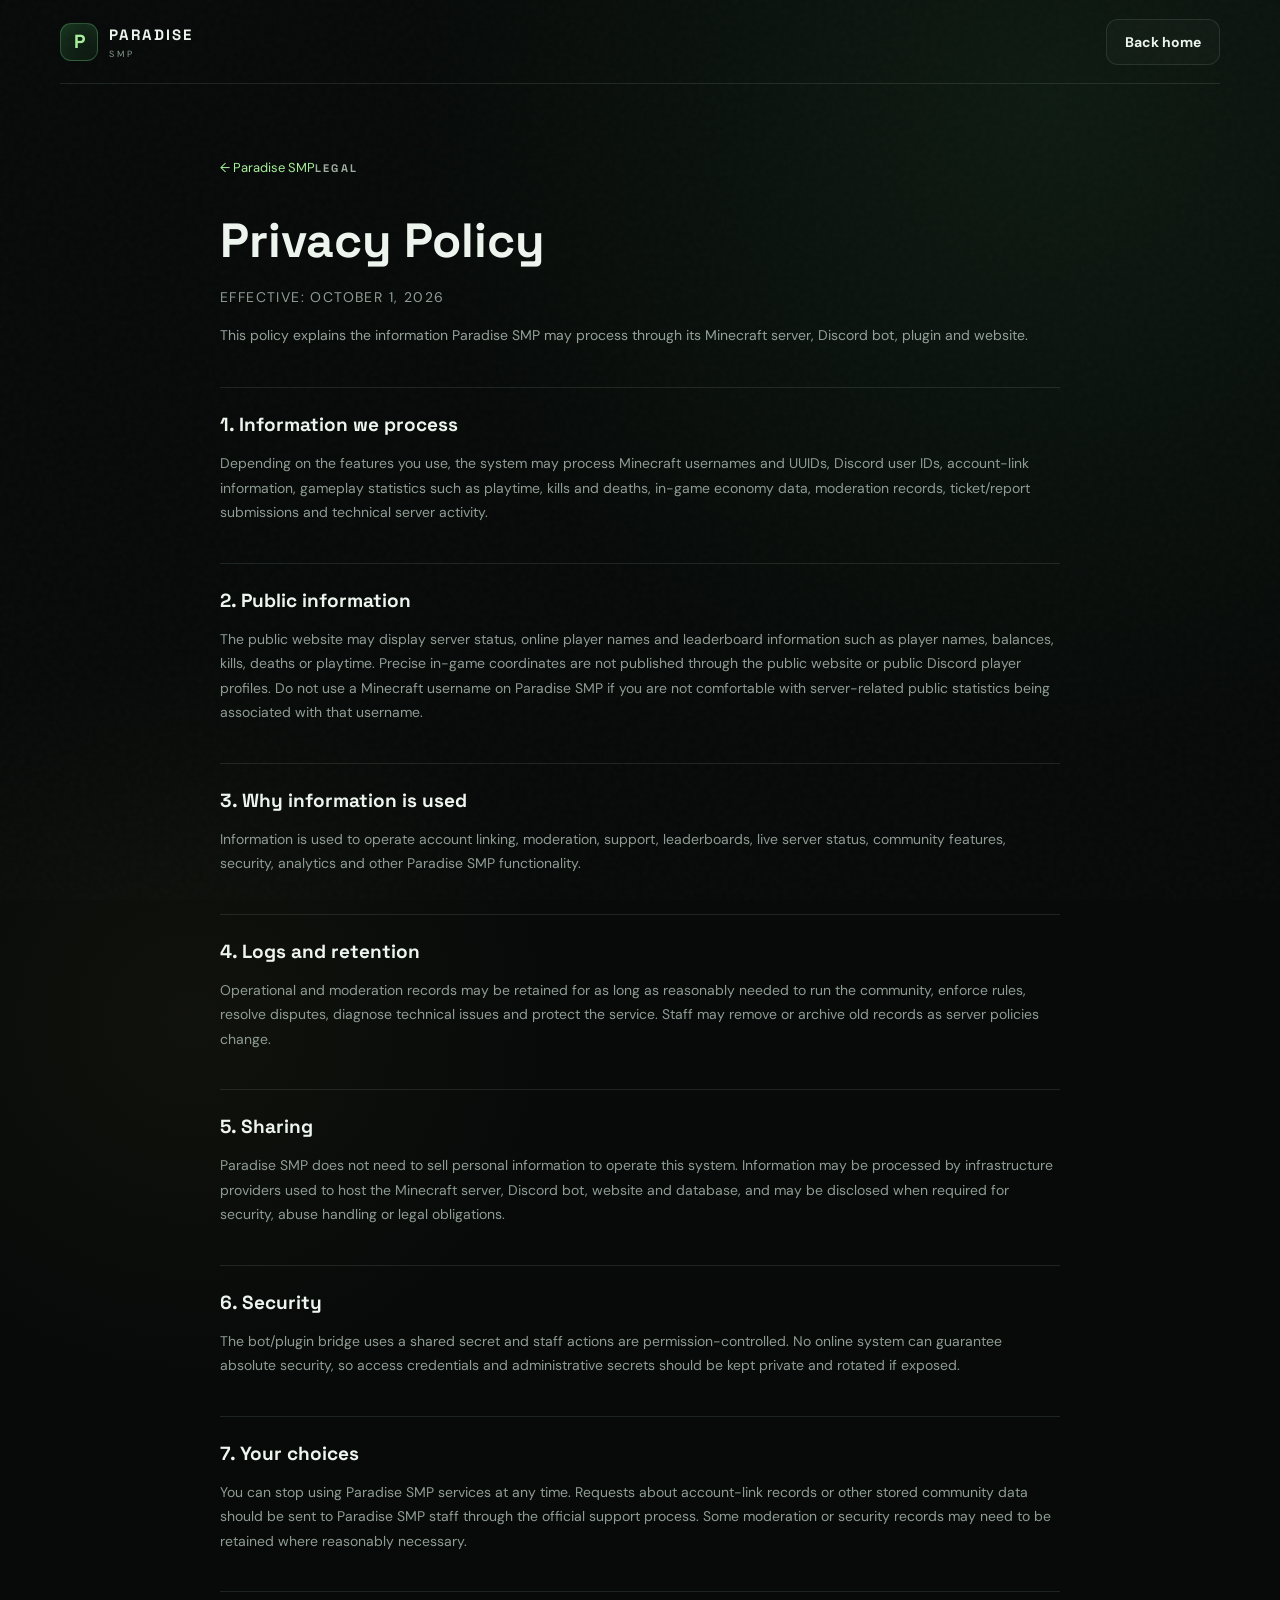
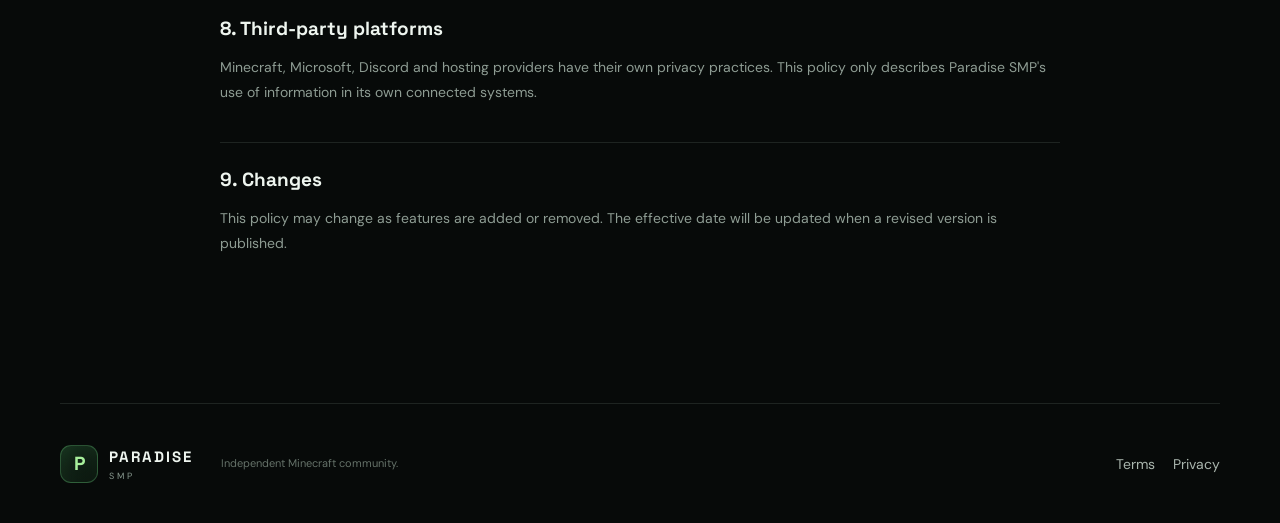
==== commit 00869be5: "Add files via upload" ====
--- a/privacy.html
+++ b/privacy.html
@@ -1 +1 @@
-<!doctype html><html lang="en"><head><meta charset="utf-8"><meta name="viewport" content="width=device-width,initial-scale=1"><meta name="theme-color" content="#070b0a"><title>Privacy — Paradise SMP</title><link rel="preconnect" href="https://fonts.googleapis.com"><link rel="preconnect" href="https://fonts.gstatic.com" crossorigin><link href="https://fonts.googleapis.com/css2?family=DM+Sans:wght@400;500;600;700&family=Space+Grotesk:wght@500;600;700&display=swap" rel="stylesheet"><link rel="stylesheet" href="styles.css"></head><body><div class="grain"></div><header class="site-header"><a class="brand" href="index.html"><span class="brand-mark">P</span><span><strong>PARADISE</strong><small>SMP</small></span></a><a class="btn btn-ghost" href="index.html">Back home</a></header><main class="shell legal-page"><article class="legal-card"><a class="legal-back" href="index.html">← Paradise SMP</a><span class="kicker">LEGAL</span><h1>Privacy Policy</h1><p class="legal-date">Effective: October 1, 2026</p><p class="lead">This policy explains the information Paradise SMP may process through its Minecraft server, Discord bot, plugin and website.</p><section><h2>1. Information we process</h2><p>Depending on the features you use, the system may process Minecraft usernames and UUIDs, Discord user IDs, account-link information, whitelist state, gameplay statistics such as playtime, kills and deaths, in-game economy data, moderation records, ticket/report submissions and technical server activity.</p></section><section><h2>2. Public information</h2><p>The public website may display server status, online player names and leaderboard information such as player names, balances, kills, deaths or playtime. Precise in-game coordinates are not published through the public website or public Discord player profiles. Do not use a Minecraft username on Paradise SMP if you are not comfortable with server-related public statistics being associated with that username.</p></section><section><h2>3. Why information is used</h2><p>Information is used to operate account linking, staff-managed whitelist access, moderation, support, leaderboards, live server status, community features, security, analytics and other Paradise SMP functionality.</p></section><section><h2>4. Logs and retention</h2><p>Operational and moderation records may be retained for as long as reasonably needed to run the community, enforce rules, resolve disputes, diagnose technical issues and protect the service. Staff may remove or archive old records as server policies change.</p></section><section><h2>5. Sharing</h2><p>Paradise SMP does not need to sell personal information to operate this system. Information may be processed by infrastructure providers used to host the Minecraft server, Discord bot, website and database, and may be disclosed when required for security, abuse handling or legal obligations.</p></section><section><h2>6. Security</h2><p>The bot/plugin bridge uses a shared secret and staff actions are permission-controlled. No online system can guarantee absolute security, so access credentials and administrative secrets should be kept private and rotated if exposed.</p></section><section><h2>7. Your choices</h2><p>You can stop using Paradise SMP services at any time. Requests about account-link records or other stored community data should be sent to Paradise SMP staff through the official support process. Some moderation or security records may need to be retained where reasonably necessary.</p></section><section><h2>8. Third-party platforms</h2><p>Minecraft, Microsoft, Discord and hosting providers have their own privacy practices. This policy only describes Paradise SMP's use of information in its own connected systems.</p></section><section><h2>9. Changes</h2><p>This policy may change as features are added or removed. The effective date will be updated when a revised version is published.</p></section></article></main><footer class="footer shell"><div class="brand footer-brand"><span class="brand-mark">P</span><span><strong>PARADISE</strong><small>SMP</small></span></div><p>Independent Minecraft community.</p><div class="footer-links"><a href="terms.html">Terms</a><a href="privacy.html">Privacy</a></div></footer></body></html>
+<!doctype html><html lang="en"><head><meta charset="utf-8"><meta name="viewport" content="width=device-width,initial-scale=1"><meta name="theme-color" content="#070b0a"><title>Privacy — Paradise SMP</title><link rel="preconnect" href="https://fonts.googleapis.com"><link rel="preconnect" href="https://fonts.gstatic.com" crossorigin><link href="https://fonts.googleapis.com/css2?family=DM+Sans:wght@400;500;600;700&family=Space+Grotesk:wght@500;600;700&display=swap" rel="stylesheet"><link rel="stylesheet" href="styles.css"></head><body><div class="grain"></div><header class="site-header"><a class="brand" href="index.html"><span class="brand-mark">P</span><span><strong>PARADISE</strong><small>SMP</small></span></a><a class="btn btn-ghost" href="index.html">Back home</a></header><main class="shell legal-page"><article class="legal-card"><a class="legal-back" href="index.html">← Paradise SMP</a><span class="kicker">LEGAL</span><h1>Privacy Policy</h1><p class="legal-date">Effective: October 1, 2026</p><p class="lead">This policy explains the information Paradise SMP may process through its Minecraft server, Discord bot, plugin and website.</p><section><h2>1. Information we process</h2><p>Depending on the features you use, the system may process Minecraft usernames and UUIDs, Discord user IDs, account-link information, gameplay statistics such as playtime, kills and deaths, in-game economy data, moderation records, ticket/report submissions and technical server activity.</p></section><section><h2>2. Public information</h2><p>The public website may display server status, online player names and leaderboard information such as player names, balances, kills, deaths or playtime. Precise in-game coordinates are not published through the public website or public Discord player profiles. Do not use a Minecraft username on Paradise SMP if you are not comfortable with server-related public statistics being associated with that username.</p></section><section><h2>3. Why information is used</h2><p>Information is used to operate account linking, moderation, support, leaderboards, live server status, community features, security, analytics and other Paradise SMP functionality.</p></section><section><h2>4. Logs and retention</h2><p>Operational and moderation records may be retained for as long as reasonably needed to run the community, enforce rules, resolve disputes, diagnose technical issues and protect the service. Staff may remove or archive old records as server policies change.</p></section><section><h2>5. Sharing</h2><p>Paradise SMP does not need to sell personal information to operate this system. Information may be processed by infrastructure providers used to host the Minecraft server, Discord bot, website and database, and may be disclosed when required for security, abuse handling or legal obligations.</p></section><section><h2>6. Security</h2><p>The bot/plugin bridge uses a shared secret and staff actions are permission-controlled. No online system can guarantee absolute security, so access credentials and administrative secrets should be kept private and rotated if exposed.</p></section><section><h2>7. Your choices</h2><p>You can stop using Paradise SMP services at any time. Requests about account-link records or other stored community data should be sent to Paradise SMP staff through the official support process. Some moderation or security records may need to be retained where reasonably necessary.</p></section><section><h2>8. Third-party platforms</h2><p>Minecraft, Microsoft, Discord and hosting providers have their own privacy practices. This policy only describes Paradise SMP's use of information in its own connected systems.</p></section><section><h2>9. Changes</h2><p>This policy may change as features are added or removed. The effective date will be updated when a revised version is published.</p></section></article></main><footer class="footer shell"><div class="brand footer-brand"><span class="brand-mark">P</span><span><strong>PARADISE</strong><small>SMP</small></span></div><p>Independent Minecraft community.</p><div class="footer-links"><a href="terms.html">Terms</a><a href="privacy.html">Privacy</a></div></footer></body></html>
